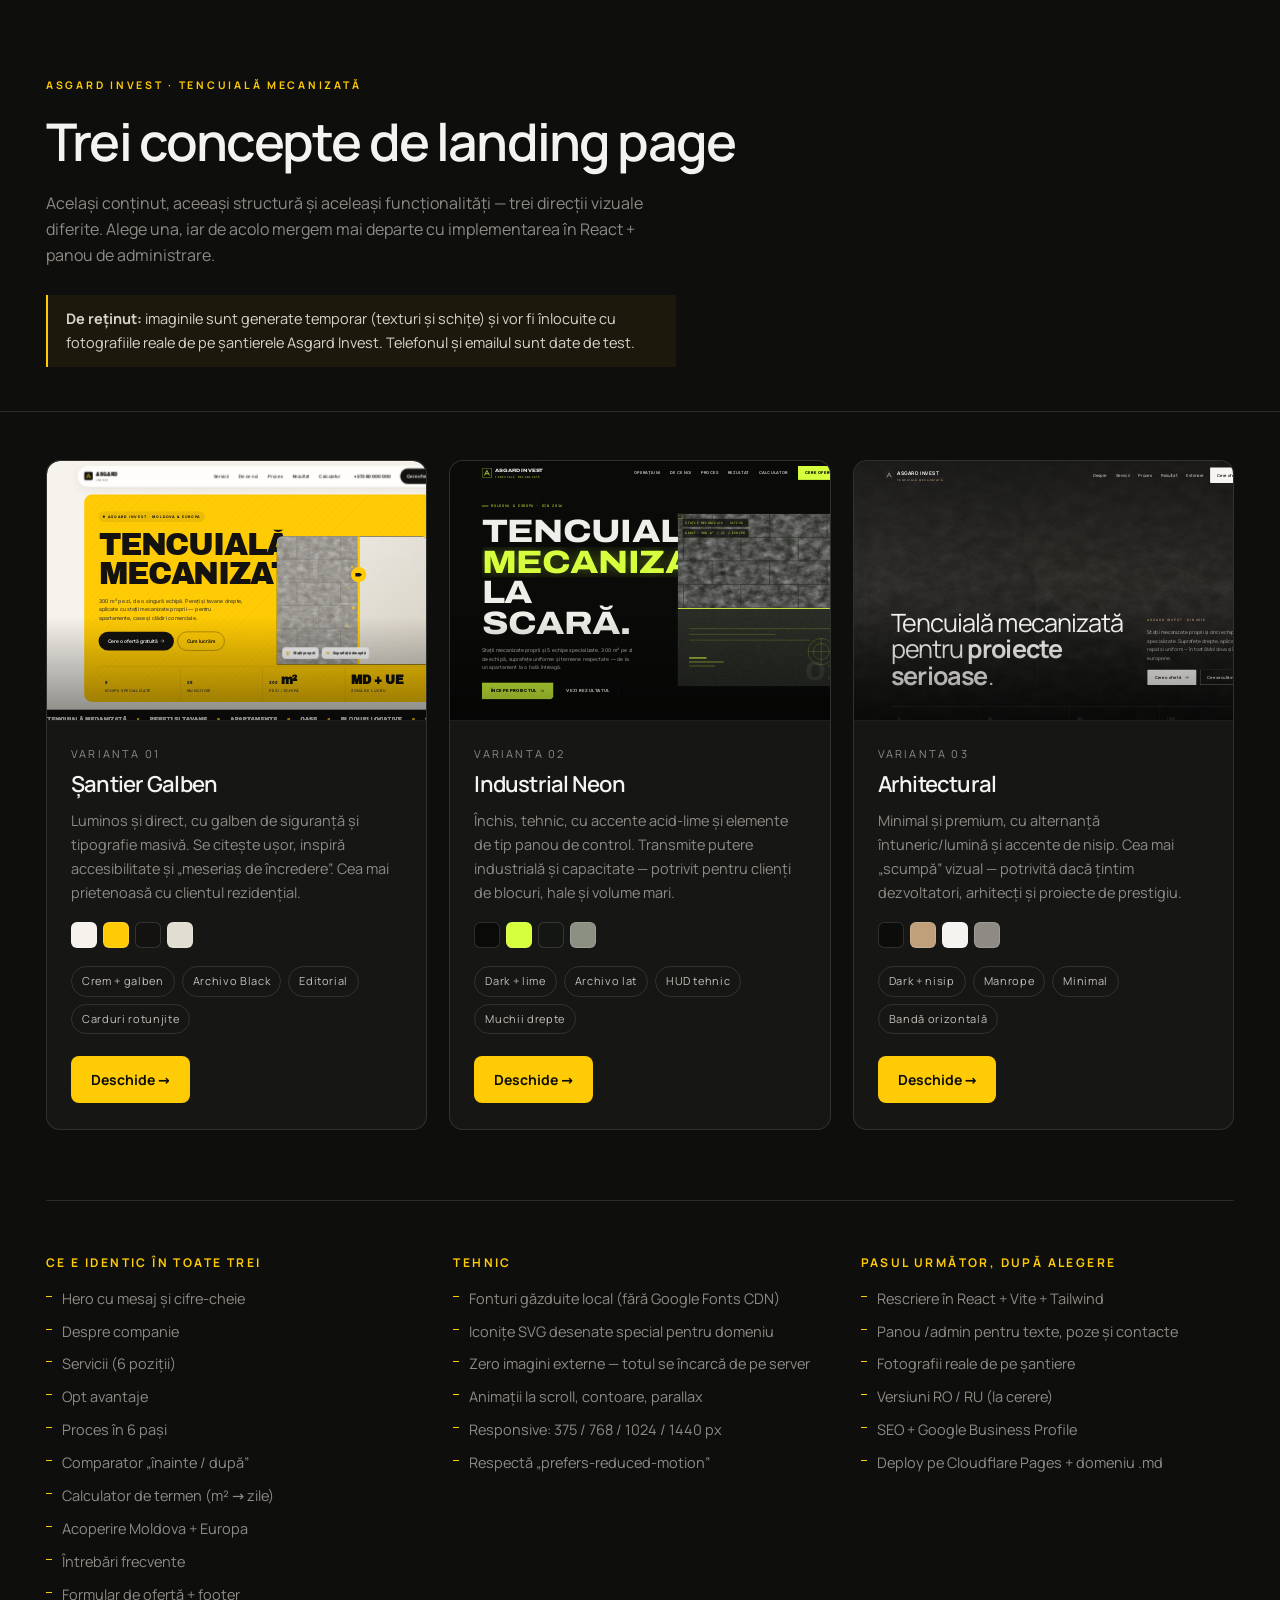
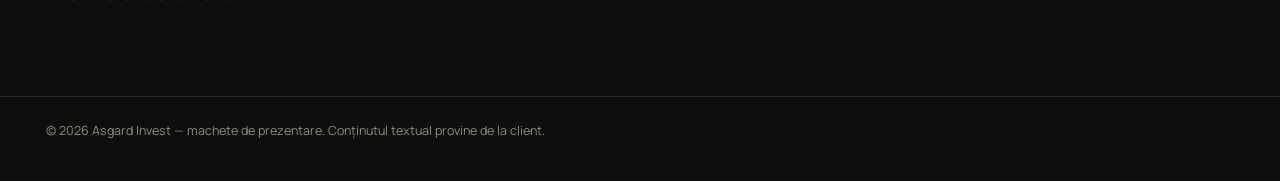
==== index.html @ 430d2f55 "Asgard Invest — 3 concepte de landing page (tencuiala mecanizata) Trei variante de design cu acelasi" ====
<!DOCTYPE html>
<html lang="ro">
<head>
<meta charset="utf-8">
<meta name="viewport" content="width=device-width, initial-scale=1">
<title>Asgard Invest — 3 concepte de landing page</title>
<meta name="description" content="Trei variante de design pentru landing page-ul Asgard Invest — tencuială mecanizată.">
<link rel="stylesheet" href="assets/fonts.css">
<style>
:root{--bg:#0E0E0D;--card:#161615;--ink:#F4F3EF;--mut:#8E8B84;--line:rgba(244,243,239,.12);--acc:#FFCB05;
  --ease:cubic-bezier(.16,1,.3,1)}
*{box-sizing:border-box}
html{background:var(--bg)}
body{margin:0;background:var(--bg);color:var(--ink);font-family:'Manrope',system-ui,sans-serif;font-size:16px;line-height:1.65;-webkit-font-smoothing:antialiased}
a{color:inherit;text-decoration:none}
h1,h2,h3{margin:0;letter-spacing:-.035em;line-height:1.06;font-weight:600}
p{margin:0}
.wrap{max-width:1240px;margin:0 auto;padding:0 26px}
.lbl{font-size:10.5px;letter-spacing:.26em;text-transform:uppercase;font-weight:700;color:var(--acc)}
header{padding:70px 0 44px;border-bottom:1px solid var(--line)}
h1{font-size:clamp(30px,5vw,52px);margin-top:18px}
header p{margin-top:20px;color:var(--mut);max-width:62ch}
.note{margin-top:26px;border-left:2px solid var(--acc);padding:12px 18px;background:rgba(255,203,5,.06);font-size:14.5px;color:#D8D4CB;max-width:70ch}
.grid{display:grid;grid-template-columns:repeat(3,1fr);gap:22px;padding:48px 0 70px}
.v{background:var(--card);border:1px solid var(--line);border-radius:14px;overflow:hidden;display:flex;flex-direction:column;
  transition:border-color .4s var(--ease),transform .4s var(--ease),box-shadow .4s var(--ease)}
.v:hover{border-color:var(--acc);transform:translateY(-5px);box-shadow:0 26px 60px rgba(0,0,0,.45)}
.thumb{position:relative;aspect-ratio:16/11;overflow:hidden;background:#000;border-bottom:1px solid var(--line)}
.thumb iframe{position:absolute;top:0;left:0;width:1440px;height:990px;border:0;transform:scale(.3);transform-origin:top left;pointer-events:none}
.thumb::after{content:"";position:absolute;inset:0;background:linear-gradient(180deg,transparent 60%,rgba(0,0,0,.45))}
.v-b{padding:24px 24px 26px;display:flex;flex-direction:column;flex:1}
.v-n{font-size:11px;letter-spacing:.2em;text-transform:uppercase;color:var(--mut)}
.v h3{font-size:22px;margin-top:10px}
.v p{margin-top:12px;font-size:14.5px;color:var(--mut);flex:1}
.chips{display:flex;gap:7px;flex-wrap:wrap;margin-top:18px}
.chip{font-size:11px;letter-spacing:.06em;padding:5px 10px;border:1px solid var(--line);border-radius:999px;color:#C5C1B9}
.sw{display:flex;gap:6px;margin-top:18px}
.sw i{width:26px;height:26px;border-radius:6px;display:block;border:1px solid rgba(255,255,255,.14)}
.btns{display:flex;gap:10px;margin-top:22px}
.btn{display:inline-flex;align-items:center;gap:9px;background:var(--acc);color:#0E0E0D;padding:12px 20px;border-radius:8px;
  font-size:14px;font-weight:700;transition:.3s var(--ease)}
.btn:hover{filter:brightness(1.1);gap:13px}
.btn-o{background:transparent;color:var(--ink);box-shadow:inset 0 0 0 1px var(--line)}
.btn-o:hover{box-shadow:inset 0 0 0 1px var(--acc);color:var(--acc)}
.info{border-top:1px solid var(--line);padding:52px 0 80px;display:grid;grid-template-columns:repeat(3,1fr);gap:34px}
.info h4{font-size:12px;letter-spacing:.2em;text-transform:uppercase;color:var(--acc);margin:0 0 14px;font-weight:700}
.info li{list-style:none;margin-bottom:9px;color:var(--mut);font-size:14.5px;padding-left:16px;position:relative}
.info li::before{content:"";position:absolute;left:0;top:9px;width:6px;height:1px;background:var(--acc)}
.info ul{margin:0;padding:0}
footer{border-top:1px solid var(--line);padding:24px 0 40px;color:var(--mut);font-size:12.5px}
@media(max-width:980px){.grid{grid-template-columns:1fr;gap:26px}.info{grid-template-columns:1fr}
  .thumb iframe{width:1280px;height:880px;transform:scale(.52)}}
@media(prefers-reduced-motion:reduce){*{transition-duration:.001ms!important}}
</style>
</head>
<body>
<header>
  <div class="wrap">
    <span class="lbl">Asgard Invest · Tencuială mecanizată</span>
    <h1>Trei concepte de landing page</h1>
    <p>Același conținut, aceeași structură și aceleași funcționalități — trei direcții vizuale diferite. Alege una, iar de acolo mergem mai departe cu implementarea în React + panou de administrare.</p>
    <div class="note"><b>De reținut:</b> imaginile sunt generate temporar (texturi și schițe) și vor fi înlocuite cu fotografiile reale de pe șantierele Asgard Invest. Telefonul și emailul sunt date de test.</div>
  </div>
</header>

<div class="wrap">
  <div class="grid">

    <article class="v">
      <div class="thumb"><iframe src="v1/index.html" title="Varianta 1" loading="lazy" scrolling="no" tabindex="-1"></iframe></div>
      <div class="v-b">
        <span class="v-n">Varianta 01</span>
        <h3>Șantier Galben</h3>
        <p>Luminos și direct, cu galben de siguranță și tipografie masivă. Se citește ușor, inspiră accesibilitate și „meseriaș de încredere”. Cea mai prietenoasă cu clientul rezidențial.</p>
        <div class="sw"><i style="background:#F6F3EC"></i><i style="background:#FFCB05"></i><i style="background:#131211"></i><i style="background:#E2DDD2"></i></div>
        <div class="chips"><span class="chip">Crem + galben</span><span class="chip">Archivo Black</span><span class="chip">Editorial</span><span class="chip">Carduri rotunjite</span></div>
        <div class="btns"><a class="btn" href="v1/index.html">Deschide →</a></div>
      </div>
    </article>

    <article class="v">
      <div class="thumb"><iframe src="v2/index.html" title="Varianta 2" loading="lazy" scrolling="no" tabindex="-1"></iframe></div>
      <div class="v-b">
        <span class="v-n">Varianta 02</span>
        <h3>Industrial Neon</h3>
        <p>Închis, tehnic, cu accente acid-lime și elemente de tip panou de control. Transmite putere industrială și capacitate — potrivit pentru clienți de blocuri, hale și volume mari.</p>
        <div class="sw"><i style="background:#0A0B09"></i><i style="background:#D6FF3D"></i><i style="background:#141613"></i><i style="background:#8B9082"></i></div>
        <div class="chips"><span class="chip">Dark + lime</span><span class="chip">Archivo lat</span><span class="chip">HUD tehnic</span><span class="chip">Muchii drepte</span></div>
        <div class="btns"><a class="btn" href="v2/index.html">Deschide →</a></div>
      </div>
    </article>

    <article class="v">
      <div class="thumb"><iframe src="v3/index.html" title="Varianta 3" loading="lazy" scrolling="no" tabindex="-1"></iframe></div>
      <div class="v-b">
        <span class="v-n">Varianta 03</span>
        <h3>Arhitectural</h3>
        <p>Minimal și premium, cu alternanță întuneric/lumină și accente de nisip. Cea mai „scumpă” vizual — potrivită dacă țintim dezvoltatori, arhitecți și proiecte de prestigiu.</p>
        <div class="sw"><i style="background:#0C0C0B"></i><i style="background:#BFA07A"></i><i style="background:#F4F3EF"></i><i style="background:#8E8B84"></i></div>
        <div class="chips"><span class="chip">Dark + nisip</span><span class="chip">Manrope</span><span class="chip">Minimal</span><span class="chip">Bandă orizontală</span></div>
        <div class="btns"><a class="btn" href="v3/index.html">Deschide →</a></div>
      </div>
    </article>

  </div>

  <div class="info">
    <div>
      <h4>Ce e identic în toate trei</h4>
      <ul>
        <li>Hero cu mesaj și cifre-cheie</li>
        <li>Despre companie</li>
        <li>Servicii (6 poziții)</li>
        <li>Opt avantaje</li>
        <li>Proces în 6 pași</li>
        <li>Comparator „înainte / după”</li>
        <li>Calculator de termen (m² → zile)</li>
        <li>Acoperire Moldova + Europa</li>
        <li>Întrebări frecvente</li>
        <li>Formular de ofertă + footer</li>
      </ul>
    </div>
    <div>
      <h4>Tehnic</h4>
      <ul>
        <li>Fonturi găzduite local (fără Google Fonts CDN)</li>
        <li>Iconițe SVG desenate special pentru domeniu</li>
        <li>Zero imagini externe — totul se încarcă de pe server</li>
        <li>Animații la scroll, contoare, parallax</li>
        <li>Responsive: 375 / 768 / 1024 / 1440 px</li>
        <li>Respectă „prefers-reduced-motion”</li>
      </ul>
    </div>
    <div>
      <h4>Pasul următor, după alegere</h4>
      <ul>
        <li>Rescriere în React + Vite + Tailwind</li>
        <li>Panou /admin pentru texte, poze și contacte</li>
        <li>Fotografii reale de pe șantiere</li>
        <li>Versiuni RO / RU (la cerere)</li>
        <li>SEO + Google Business Profile</li>
        <li>Deploy pe Cloudflare Pages + domeniu .md</li>
      </ul>
    </div>
  </div>
</div>

<footer><div class="wrap">© 2026 Asgard Invest — machete de prezentare. Conținutul textual provine de la client.</div></footer>
</body>
</html>
---- assets/fonts.css ----
/* archivo-black latin-ext */
@font-face {
  font-family: 'Archivo Black';
  font-style: normal;
  font-weight: 400;
  font-display: swap;
  src: url('../assets/fonts/archivo-black-latin-ext.woff2') format('woff2');
  unicode-range: U+0100-02BA, U+02BD-02C5, U+02C7-02CC, U+02CE-02D7, U+02DD-02FF, U+0304, U+0308, U+0329, U+1D00-1DBF, U+1E00-1E9F, U+1EF2-1EFF, U+2020, U+20A0-20AB, U+20AD-20C0, U+2113, U+2C60-2C7F, U+A720-A7FF;
}
/* archivo-black latin */
@font-face {
  font-family: 'Archivo Black';
  font-style: normal;
  font-weight: 400;
  font-display: swap;
  src: url('../assets/fonts/archivo-black-latin.woff2') format('woff2');
  unicode-range: U+0000-00FF, U+0131, U+0152-0153, U+02BB-02BC, U+02C6, U+02DA, U+02DC, U+0304, U+0308, U+0329, U+2000-206F, U+20AC, U+2122, U+2191, U+2193, U+2212, U+2215, U+FEFF, U+FFFD;
}
/* archivo-var latin-ext */
@font-face {
  font-family: 'Archivo';
  font-style: normal;
  font-weight: 100 900;
  font-stretch: 62% 125%;
  font-display: swap;
  src: url('../assets/fonts/archivo-var-latin-ext.woff2') format('woff2');
  unicode-range: U+0100-02BA, U+02BD-02C5, U+02C7-02CC, U+02CE-02D7, U+02DD-02FF, U+0304, U+0308, U+0329, U+1D00-1DBF, U+1E00-1E9F, U+1EF2-1EFF, U+2020, U+20A0-20AB, U+20AD-20C0, U+2113, U+2C60-2C7F, U+A720-A7FF;
}
/* archivo-var latin */
@font-face {
  font-family: 'Archivo';
  font-style: normal;
  font-weight: 100 900;
  font-stretch: 62% 125%;
  font-display: swap;
  src: url('../assets/fonts/archivo-var-latin.woff2') format('woff2');
  unicode-range: U+0000-00FF, U+0131, U+0152-0153, U+02BB-02BC, U+02C6, U+02DA, U+02DC, U+0304, U+0308, U+0329, U+2000-206F, U+20AC, U+2122, U+2191, U+2193, U+2212, U+2215, U+FEFF, U+FFFD;
}
/* inter-var latin-ext */
@font-face {
  font-family: 'Inter';
  font-style: normal;
  font-weight: 100 900;
  font-display: swap;
  src: url('../assets/fonts/inter-var-latin-ext.woff2') format('woff2');
  unicode-range: U+0100-02BA, U+02BD-02C5, U+02C7-02CC, U+02CE-02D7, U+02DD-02FF, U+0304, U+0308, U+0329, U+1D00-1DBF, U+1E00-1E9F, U+1EF2-1EFF, U+2020, U+20A0-20AB, U+20AD-20C0, U+2113, U+2C60-2C7F, U+A720-A7FF;
}
/* inter-var latin */
@font-face {
  font-family: 'Inter';
  font-style: normal;
  font-weight: 100 900;
  font-display: swap;
  src: url('../assets/fonts/inter-var-latin.woff2') format('woff2');
  unicode-range: U+0000-00FF, U+0131, U+0152-0153, U+02BB-02BC, U+02C6, U+02DA, U+02DC, U+0304, U+0308, U+0329, U+2000-206F, U+20AC, U+2122, U+2191, U+2193, U+2212, U+2215, U+FEFF, U+FFFD;
}
/* manrope-var latin-ext */
@font-face {
  font-family: 'Manrope';
  font-style: normal;
  font-weight: 200 800;
  font-display: swap;
  src: url('../assets/fonts/manrope-var-latin-ext.woff2') format('woff2');
  unicode-range: U+0100-02BA, U+02BD-02C5, U+02C7-02CC, U+02CE-02D7, U+02DD-02FF, U+0304, U+0308, U+0329, U+1D00-1DBF, U+1E00-1E9F, U+1EF2-1EFF, U+2020, U+20A0-20AB, U+20AD-20C0, U+2113, U+2C60-2C7F, U+A720-A7FF;
}
/* manrope-var latin */
@font-face {
  font-family: 'Manrope';
  font-style: normal;
  font-weight: 200 800;
  font-display: swap;
  src: url('../assets/fonts/manrope-var-latin.woff2') format('woff2');
  unicode-range: U+0000-00FF, U+0131, U+0152-0153, U+02BB-02BC, U+02C6, U+02DA, U+02DC, U+0304, U+0308, U+0329, U+2000-206F, U+20AC, U+2122, U+2191, U+2193, U+2212, U+2215, U+FEFF, U+FFFD;
}
/* jbmono-var latin-ext */
@font-face {
  font-family: 'JetBrains Mono';
  font-style: normal;
  font-weight: 100 800;
  font-display: swap;
  src: url('../assets/fonts/jbmono-var-latin-ext.woff2') format('woff2');
  unicode-range: U+0100-02BA, U+02BD-02C5, U+02C7-02CC, U+02CE-02D7, U+02DD-02FF, U+0304, U+0308, U+0329, U+1D00-1DBF, U+1E00-1E9F, U+1EF2-1EFF, U+2020, U+20A0-20AB, U+20AD-20C0, U+2113, U+2C60-2C7F, U+A720-A7FF;
}
/* jbmono-var latin */
@font-face {
  font-family: 'JetBrains Mono';
  font-style: normal;
  font-weight: 100 800;
  font-display: swap;
  src: url('../assets/fonts/jbmono-var-latin.woff2') format('woff2');
  unicode-range: U+0000-00FF, U+0131, U+0152-0153, U+02BB-02BC, U+02C6, U+02DA, U+02DC, U+0304, U+0308, U+0329, U+2000-206F, U+20AC, U+2122, U+2191, U+2193, U+2212, U+2215, U+FEFF, U+FFFD;
}
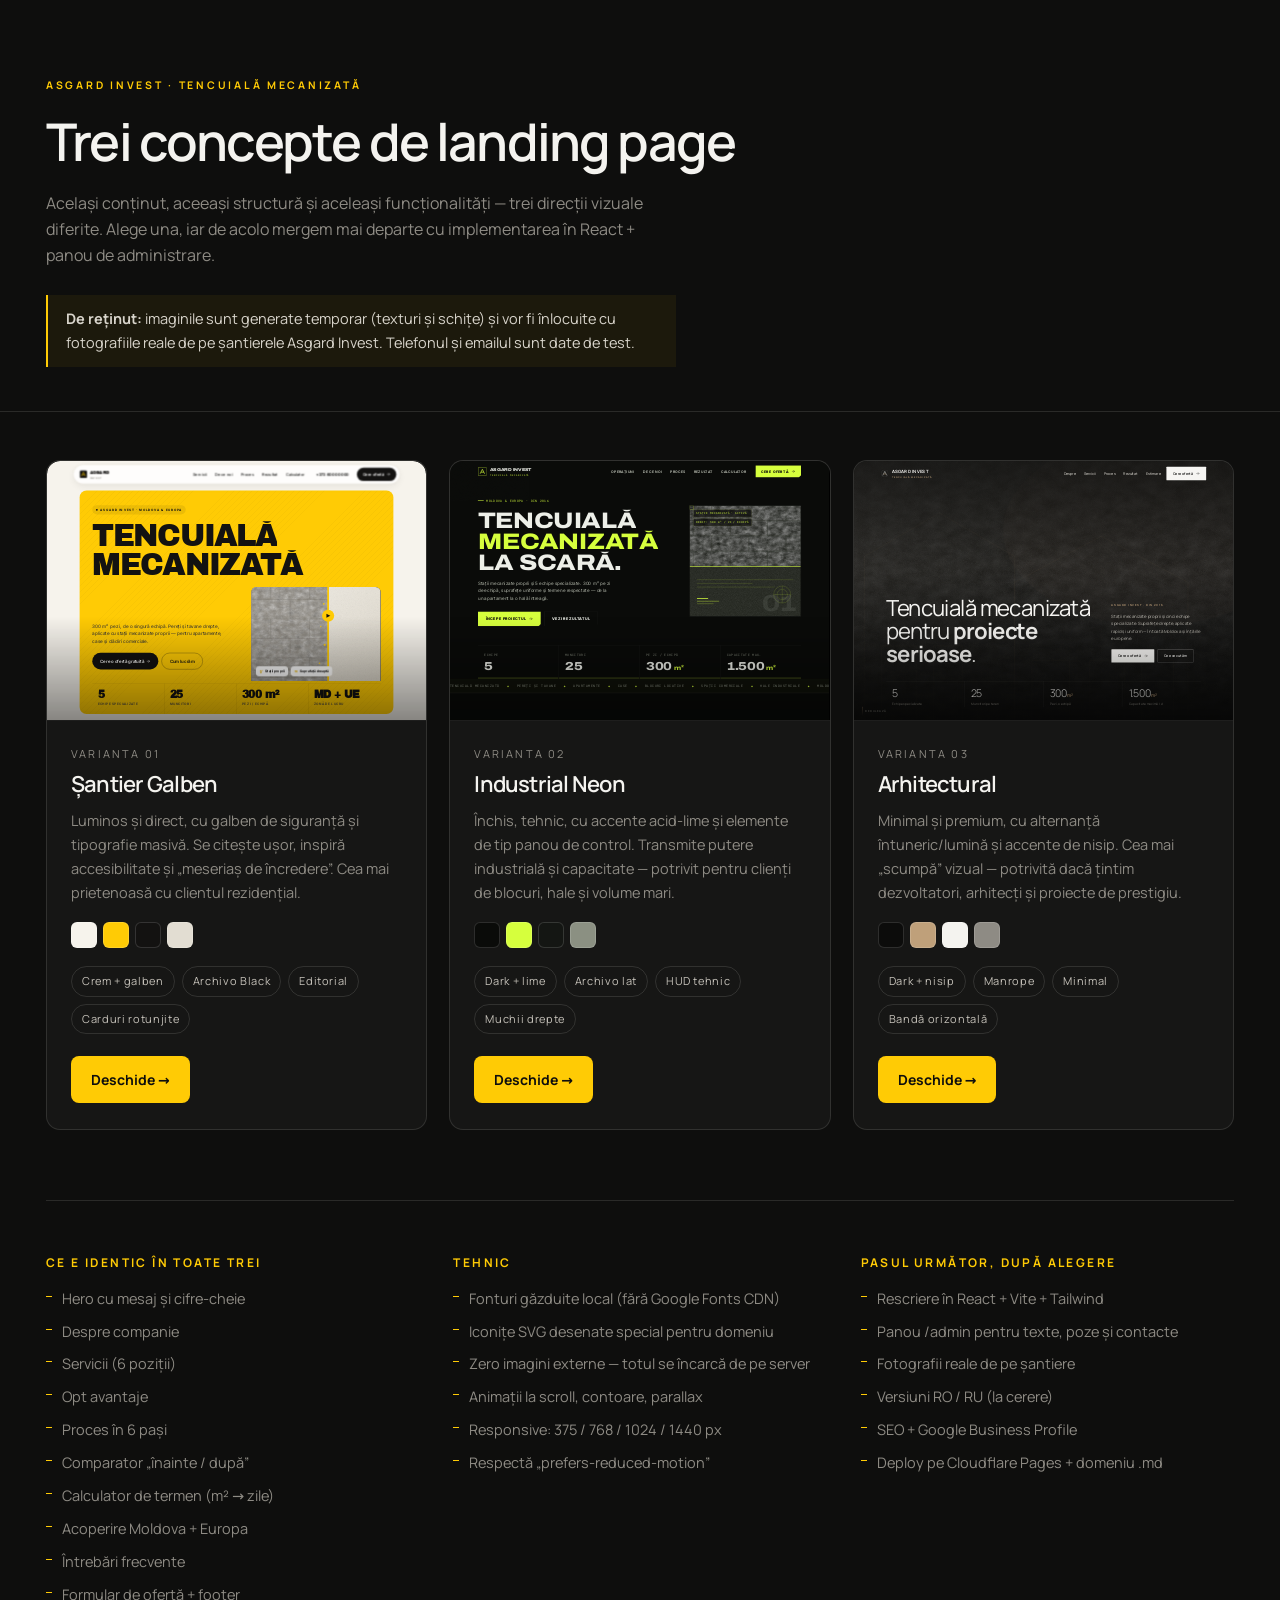
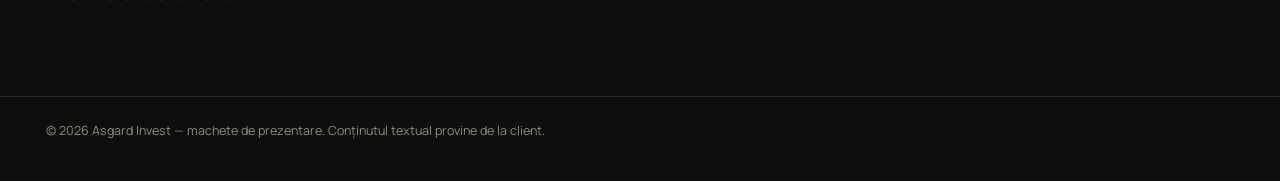
==== commit 222d3758: "Pagina de alegere: previzualizari corecte pe telefon Miniaturile aratau un decupaj din layout-ul des" ====
--- a/index.html
+++ b/index.html
@@ -27,6 +27,7 @@
 .v:hover{border-color:var(--acc);transform:translateY(-5px);box-shadow:0 26px 60px rgba(0,0,0,.45)}
 .thumb{position:relative;aspect-ratio:16/11;overflow:hidden;background:#000;border-bottom:1px solid var(--line)}
 .thumb iframe{position:absolute;top:0;left:0;width:1440px;height:990px;border:0;transform:scale(.3);transform-origin:top left;pointer-events:none}
+.thumb.ready iframe{transition:none}
 .thumb::after{content:"";position:absolute;inset:0;background:linear-gradient(180deg,transparent 60%,rgba(0,0,0,.45))}
 .v-b{padding:24px 24px 26px;display:flex;flex-direction:column;flex:1}
 .v-n{font-size:11px;letter-spacing:.2em;text-transform:uppercase;color:var(--mut)}
@@ -48,8 +49,8 @@
 .info li::before{content:"";position:absolute;left:0;top:9px;width:6px;height:1px;background:var(--acc)}
 .info ul{margin:0;padding:0}
 footer{border-top:1px solid var(--line);padding:24px 0 40px;color:var(--mut);font-size:12.5px}
-@media(max-width:980px){.grid{grid-template-columns:1fr;gap:26px}.info{grid-template-columns:1fr}
-  .thumb iframe{width:1280px;height:880px;transform:scale(.52)}}
+@media(max-width:980px){.grid{grid-template-columns:1fr;gap:26px}.info{grid-template-columns:1fr}}
+@media(max-width:700px){.thumb{aspect-ratio:10/13}}
 @media(prefers-reduced-motion:reduce){*{transition-duration:.001ms!important}}
 </style>
 </head>
@@ -146,5 +147,26 @@
 </div>
 
 <footer><div class="wrap">© 2026 Asgard Invest — machete de prezentare. Conținutul textual provine de la client.</div></footer>
+<script>
+(function(){
+  // scaleaza fiecare previzualizare la latimea reala a cardului,
+  // ca pe telefon sa se vada chiar varianta mobila, nu un decupaj din desktop
+  function fit(){
+    var mob = window.matchMedia('(max-width:700px)').matches;
+    var W = mob ? 390 : 1440;
+    document.querySelectorAll('.thumb').forEach(function(t){
+      var f = t.querySelector('iframe'); if(!f) return;
+      var s = t.clientWidth / W;
+      f.style.width  = W + 'px';
+      f.style.height = Math.round(t.clientHeight / s) + 'px';
+      f.style.transform = 'scale(' + s + ')';
+      t.classList.add('ready');
+    });
+  }
+  fit();
+  window.addEventListener('resize', fit);
+  window.addEventListener('load', fit);
+})();
+</script>
 </body>
 </html>
